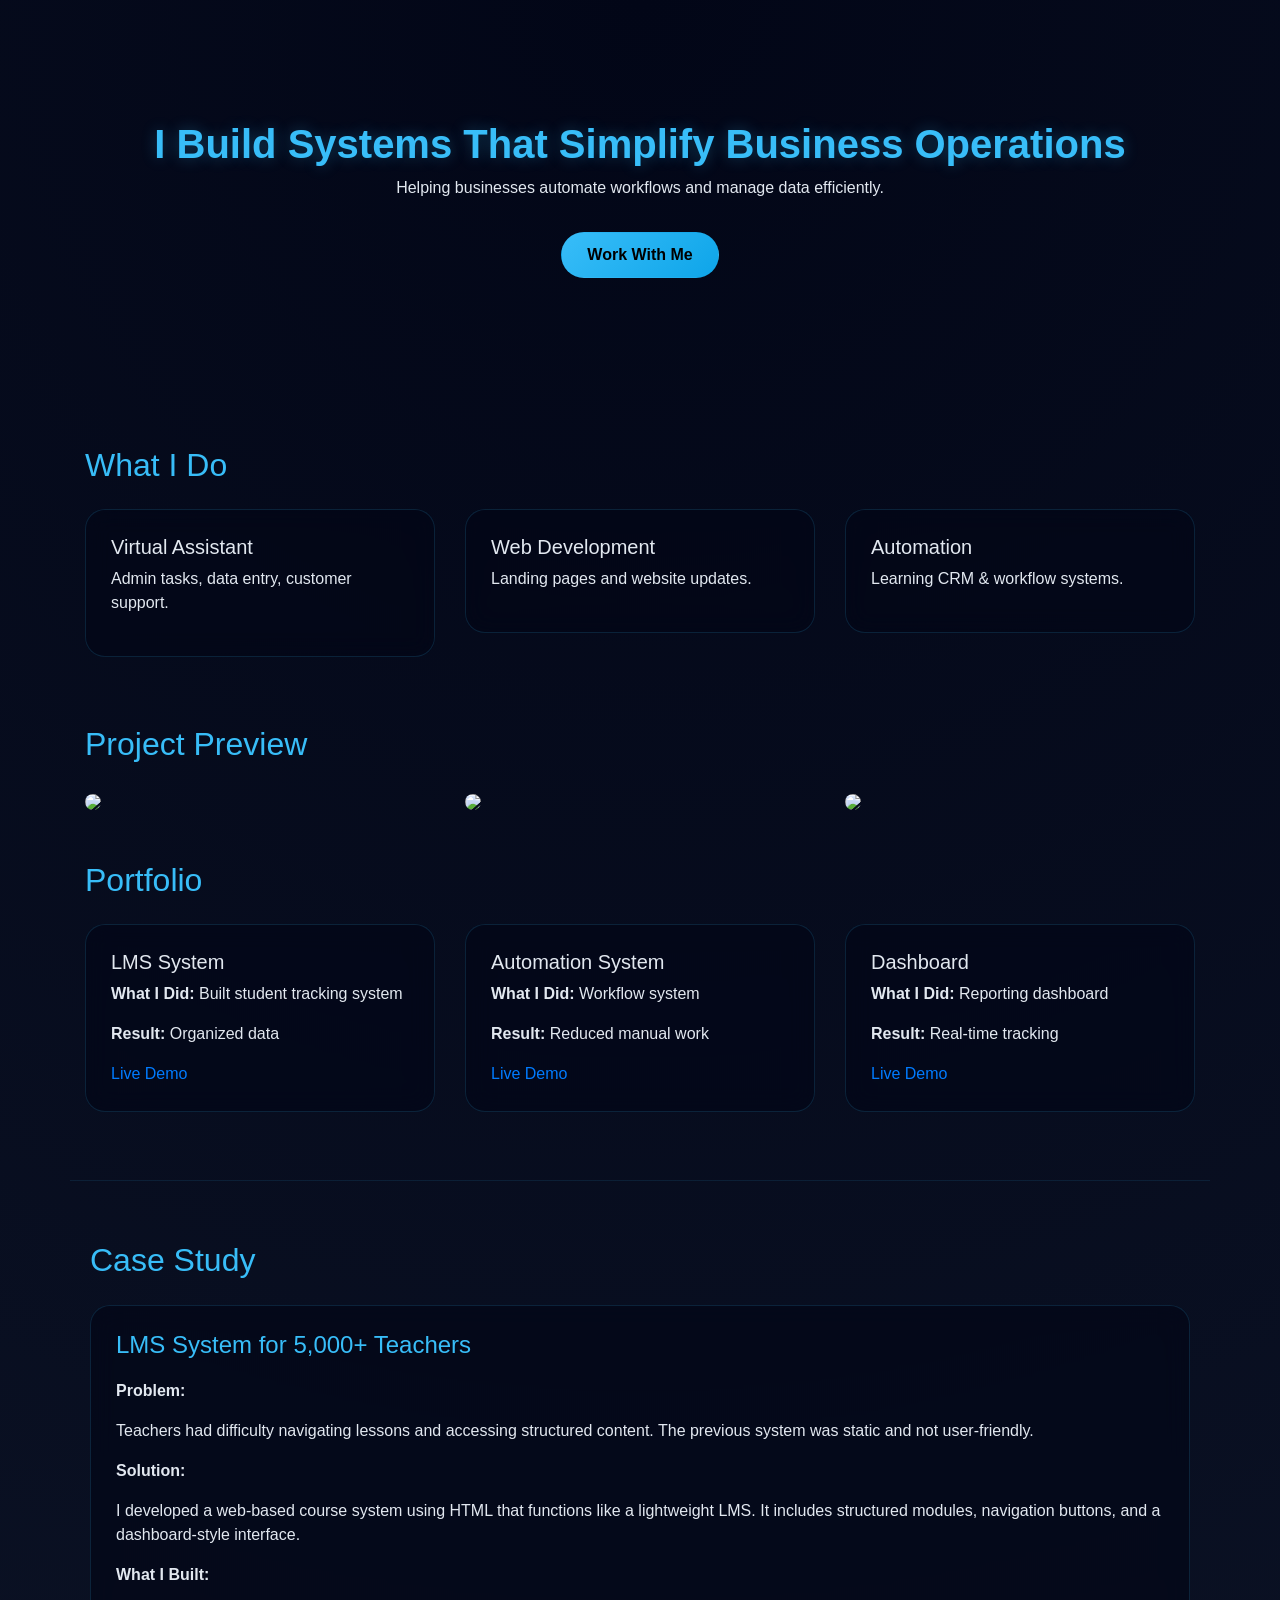
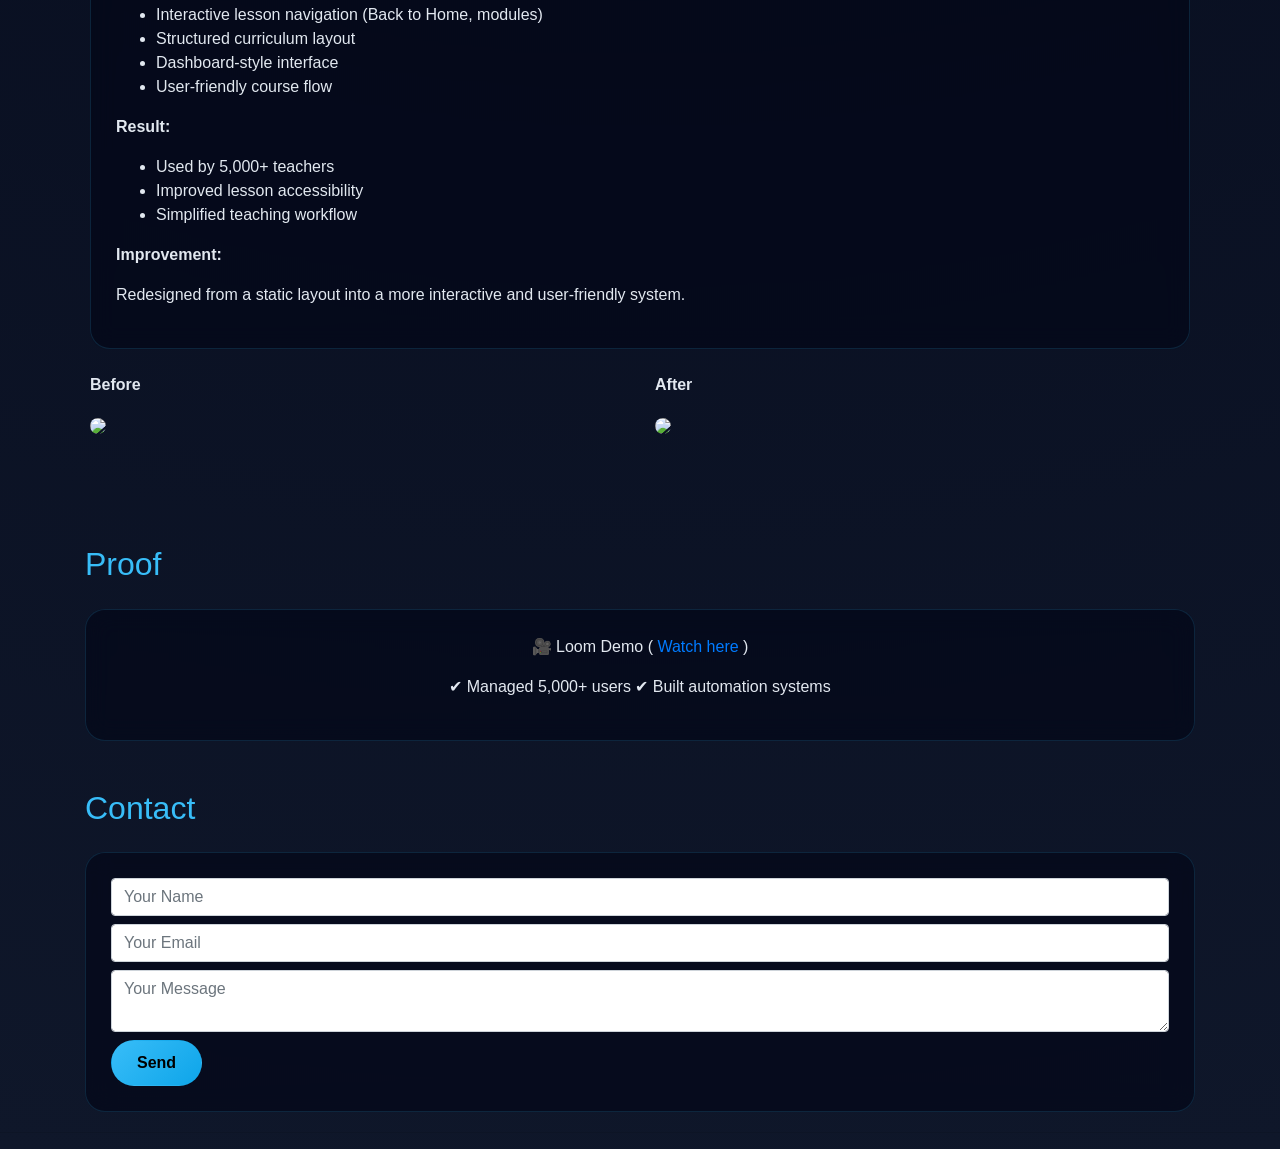
==== index.html @ 7e47bafa "Update index.html" ====
<!DOCTYPE html>
<html lang="en">
<head>
<meta charset="UTF-8">
<meta name="viewport" content="width=device-width, initial-scale=1.0">

<title>Elino Escultura | Portfolio</title>

<link href="https://cdn.jsdelivr.net/npm/bootstrap@4.6.2/dist/css/bootstrap.min.css" rel="stylesheet">

<style>
body {
  font-family: 'Segoe UI', sans-serif;
  background: radial-gradient(circle at top, #020617, #0f172a);
  color: #e2e8f0;
}

/* HERO */
.hero {
  text-align: center;
  padding: 120px 20px;
}
.hero h1 {
  color: #38bdf8;
  font-weight: bold;
  text-shadow: 0 0 15px rgba(56,189,248,0.3);
}

/* BUTTON */
.btn-custom {
  background: linear-gradient(135deg, #38bdf8, #0ea5e9);
  color: #000;
  font-weight: bold;
  border-radius: 50px;
  padding: 10px 25px;
  transition: 0.3s;
}
.btn-custom:hover {
  transform: scale(1.08);
}

/* CARD */
.card-custom {
  background: rgba(2, 6, 23, 0.6);
  border-radius: 20px;
  padding: 25px;
  margin-bottom: 20px;
  backdrop-filter: blur(12px);
  border: 1px solid rgba(56, 189, 248, 0.15);
  transition: 0.3s;
}
.card-custom:hover {
  transform: translateY(-8px);
  box-shadow: 0 10px 25px rgba(56,189,248,0.15);
}

/* SECTION TITLE */
h2 {
  color: #38bdf8;
  margin-bottom: 25px;
}

/* IMAGE */
.project-img {
  width: 100%;
  border-radius: 12px;
  cursor: pointer;
  transition: 0.3s;
}
.project-img:hover {
  transform: scale(1.05);
}

/* MODAL (POPUP IMAGE) */
#imgModal {
  display:none;
  position:fixed;
  z-index:9999;
  padding-top:100px;
  left:0; top:0;
  width:100%; height:100%;
  background:rgba(0,0,0,0.9);
}
#imgModal img {
  display:block;
  margin:auto;
  max-width:80%;
}
</style>

</head>

<body>

<!-- HERO -->
<div class="hero">
  <div class="container">
    <h1>I Build Systems That Simplify Business Operations</h1>
    <p>Helping businesses automate workflows and manage data efficiently.</p>
    <a href="mailto:johnbermoro@gmail.com" class="btn btn-custom mt-3">Work With Me</a>
  </div>
</div>

<!-- WHAT I DO -->
<section class="container mt-5">
  <h2>What I Do</h2>
  <div class="row">

    <div class="col-md-4">
      <div class="card-custom">
        <h5>Virtual Assistant</h5>
        <p>Admin tasks, data entry, customer support.</p>
      </div>
    </div>

    <div class="col-md-4">
      <div class="card-custom">
        <h5>Web Development</h5>
        <p>Landing pages and website updates.</p>
      </div>
    </div>

    <div class="col-md-4">
      <div class="card-custom">
        <h5>Automation</h5>
        <p>Learning CRM & workflow systems.</p>
      </div>
    </div>

  </div>
</section>

<!-- PROJECT PREVIEW -->
<section class="container mt-5">
  <h2>Project Preview</h2>
  <div class="row">

    <div class="col-md-4">
      <img src="https://cdn.dribbble.com/userupload/47604952/file/9d7f468e84233e430332d1eeaa52316a.jpg?resize=1024x769&vertical=center" class="project-img" onclick="openModal(this)">
    </div>

    <div class="col-md-4">
      <img src="https://cdn.dribbble.com/userupload/47604933/file/a4395397f6bdda96073f88f60e30f439.jpg?resize=1024x769&vertical=center" class="project-img" onclick="openModal(this)">
    </div>

    <div class="col-md-4">
      <img src="https://cdn.dribbble.com/userupload/47604905/file/b4d1641005a2a692dd54b2b5a76563d1.jpg?resize=1024x769&vertical=center" class="project-img" onclick="openModal(this)">
    </div>

  </div>
</section>

<!-- PORTFOLIO -->
<section class="container mt-5">
  <h2>Portfolio</h2>
  <div class="row">

    <div class="col-md-4">
      <div class="card-custom">
        <h5>LMS System</h5>
        <p><strong>What I Did:</strong> Built student tracking system</p>
        <p><strong>Result:</strong> Organized data</p>
        <a href="projects/lms-demo/login.html" target="_blank">Live Demo</a>
      </div>
    </div>

    <div class="col-md-4">
      <div class="card-custom">
        <h5>Automation System</h5>
        <p><strong>What I Did:</strong> Workflow system</p>
        <p><strong>Result:</strong> Reduced manual work</p>
        <a href="projects/repair-system/login.html" target="_blank">Live Demo</a>
      </div>
    </div>

    <div class="col-md-4">
      <div class="card-custom">
        <h5>Dashboard</h5>
        <p><strong>What I Did:</strong> Reporting dashboard</p>
        <p><strong>Result:</strong> Real-time tracking</p>
        <a href="projects/business-dashboard/dashboard.html" target="_blank">Live Demo</a>
      </div>
    </div>

  </div>
</section>
<section class="container mt-5" style="padding:60px 20px; border-top:1px solid rgba(56,189,248,0.1);">

  <h2>Case Study</h2>

  <div class="card-custom">

    <h4 style="color:#38bdf8; margin-bottom:20px;">
      LMS System for 5,000+ Teachers
    </h4>

    <!-- PROBLEM -->
    <p><strong>Problem:</strong></p>
    <p>
      Teachers had difficulty navigating lessons and accessing structured content.
      The previous system was static and not user-friendly.
    </p>

    <!-- SOLUTION -->
    <p><strong>Solution:</strong></p>
    <p>
      I developed a web-based course system using HTML that functions like a lightweight LMS.
      It includes structured modules, navigation buttons, and a dashboard-style interface.
    </p>

    <!-- WHAT YOU BUILT -->
    <p><strong>What I Built:</strong></p>
    <ul>
      <li>Interactive lesson navigation (Back to Home, modules)</li>
      <li>Structured curriculum layout</li>
      <li>Dashboard-style interface</li>
      <li>User-friendly course flow</li>
    </ul>

    <!-- RESULT -->
    <p><strong>Result:</strong></p>
    <ul>
      <li>Used by 5,000+ teachers</li>
      <li>Improved lesson accessibility</li>
      <li>Simplified teaching workflow</li>
    </ul>

    <!-- OPTIONAL COMPARISON -->
    <p><strong>Improvement:</strong></p>
    <p>
      Redesigned from a static layout into a more interactive and user-friendly system.
    </p>
    

  </div>
<div class="row mt-4">

  <div class="col-md-6">
    <p><strong>Before</strong></p>
    <img src="img src="https://via.placeholder.com/600x400" style="width:100%; border-radius:10px;">
  </div>

  <div class="col-md-6">
    <p><strong>After</strong></p>
    <img src="img src="https://via.placeholder.com/600x400" style="width:100%; border-radius:10px;">
  </div>

</div>
</section>
<!-- PROOF -->
<!-- PROOF -->
<section class="container mt-5">
  <h2>Proof</h2>
  <div class="card-custom text-center">
    🎥 Loom Demo 
    (<a href="https://www.loom.com/share/d6d48dcb603d4b75bd20d142397c0993" target="_blank">
      Watch here
    </a>)
    <p class="mt-3">✔ Managed 5,000+ users ✔ Built automation systems</p>
  </div>
</section>

<!-- CONTACT -->
<section id="contact" class="container mt-5">
  <h2>Contact</h2>
  <div class="card-custom">
    <form action="https://formspree.io/f/xlgzjndr" method="POST">
      <input type="text" name="name" class="form-control mb-2" placeholder="Your Name" required>
      <input type="email" name="email" class="form-control mb-2" placeholder="Your Email" required>
      <textarea name="message" class="form-control mb-2" placeholder="Your Message" required></textarea>
      <button class="btn btn-custom">Send</button>
    </form>
  </div>
</section>
<hr>
    
<!-- MODAL -->
<div id="imgModal" onclick="this.style.display='none'">
  <img id="modalImg">
</div>

<script>
function openModal(img) {
  document.getElementById("imgModal").style.display = "block";
  document.getElementById("modalImg").src = img.src;
}
</script>

</body>
</html>
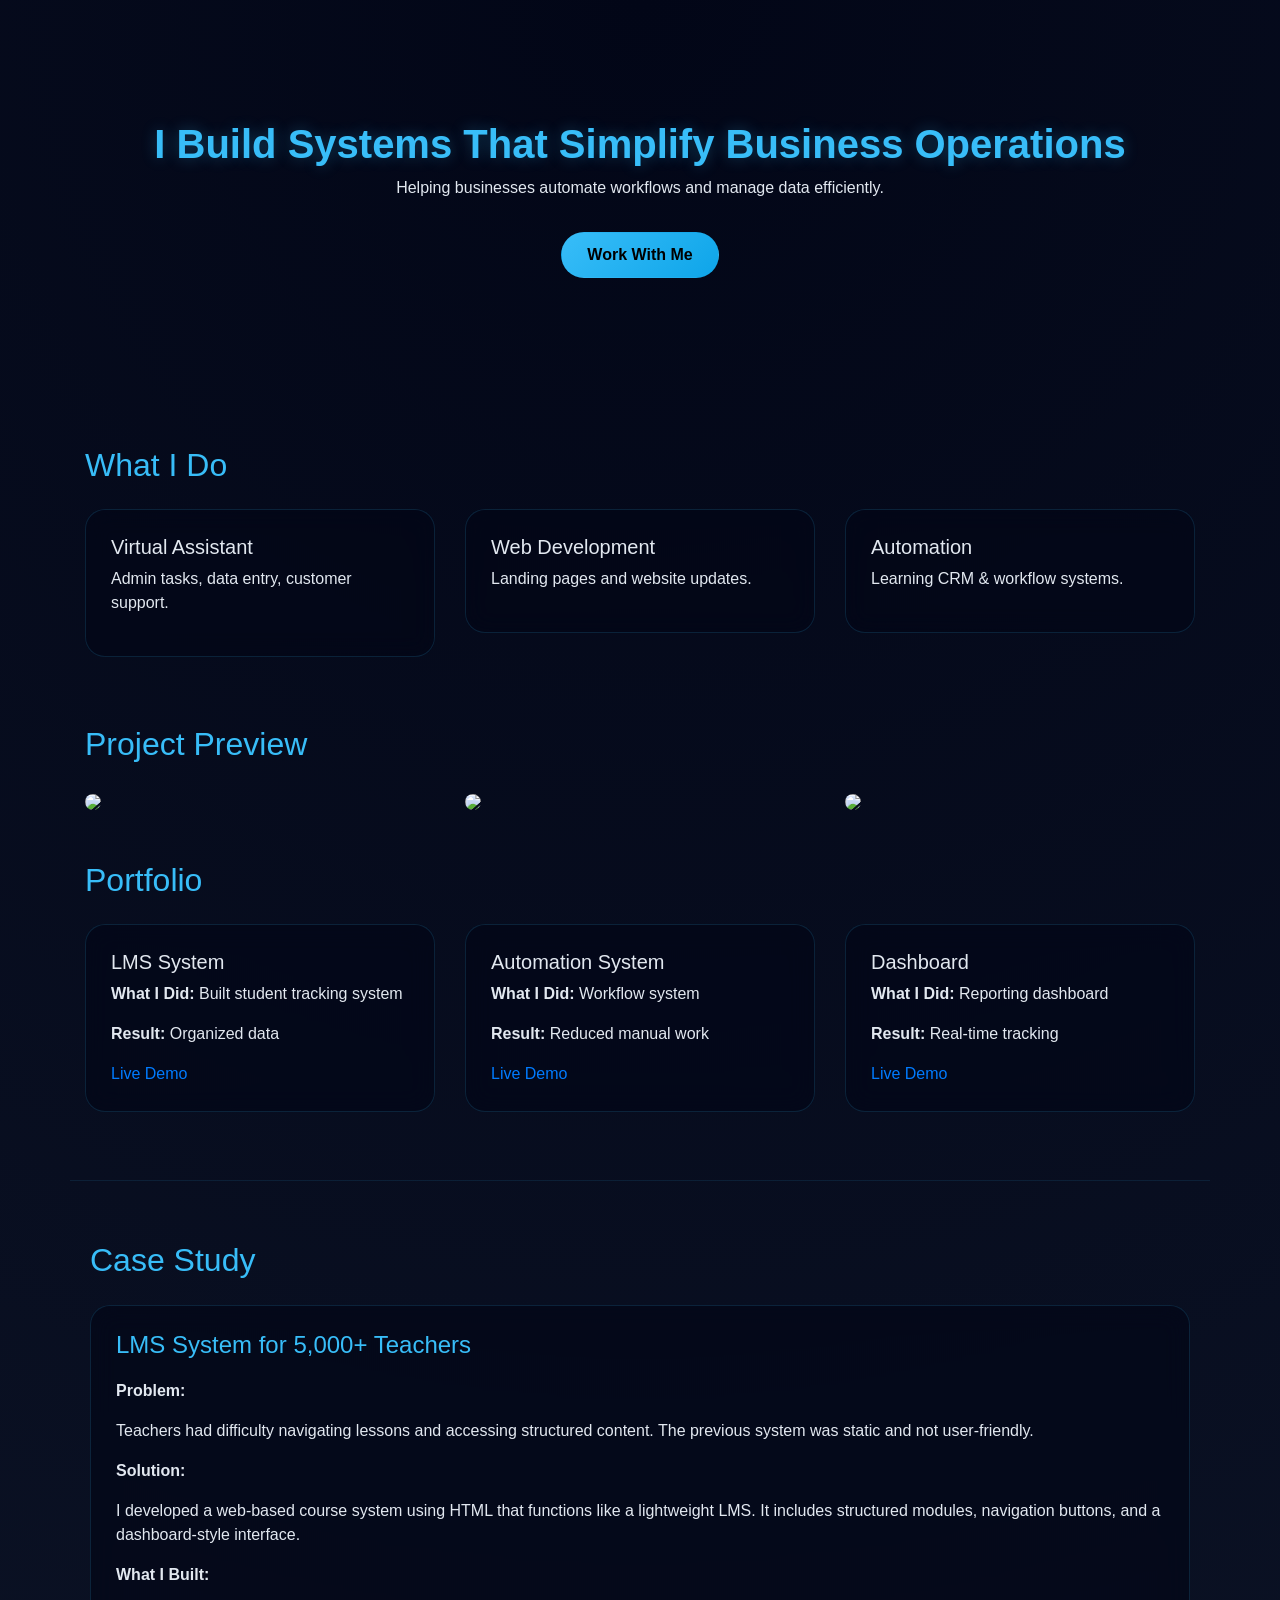
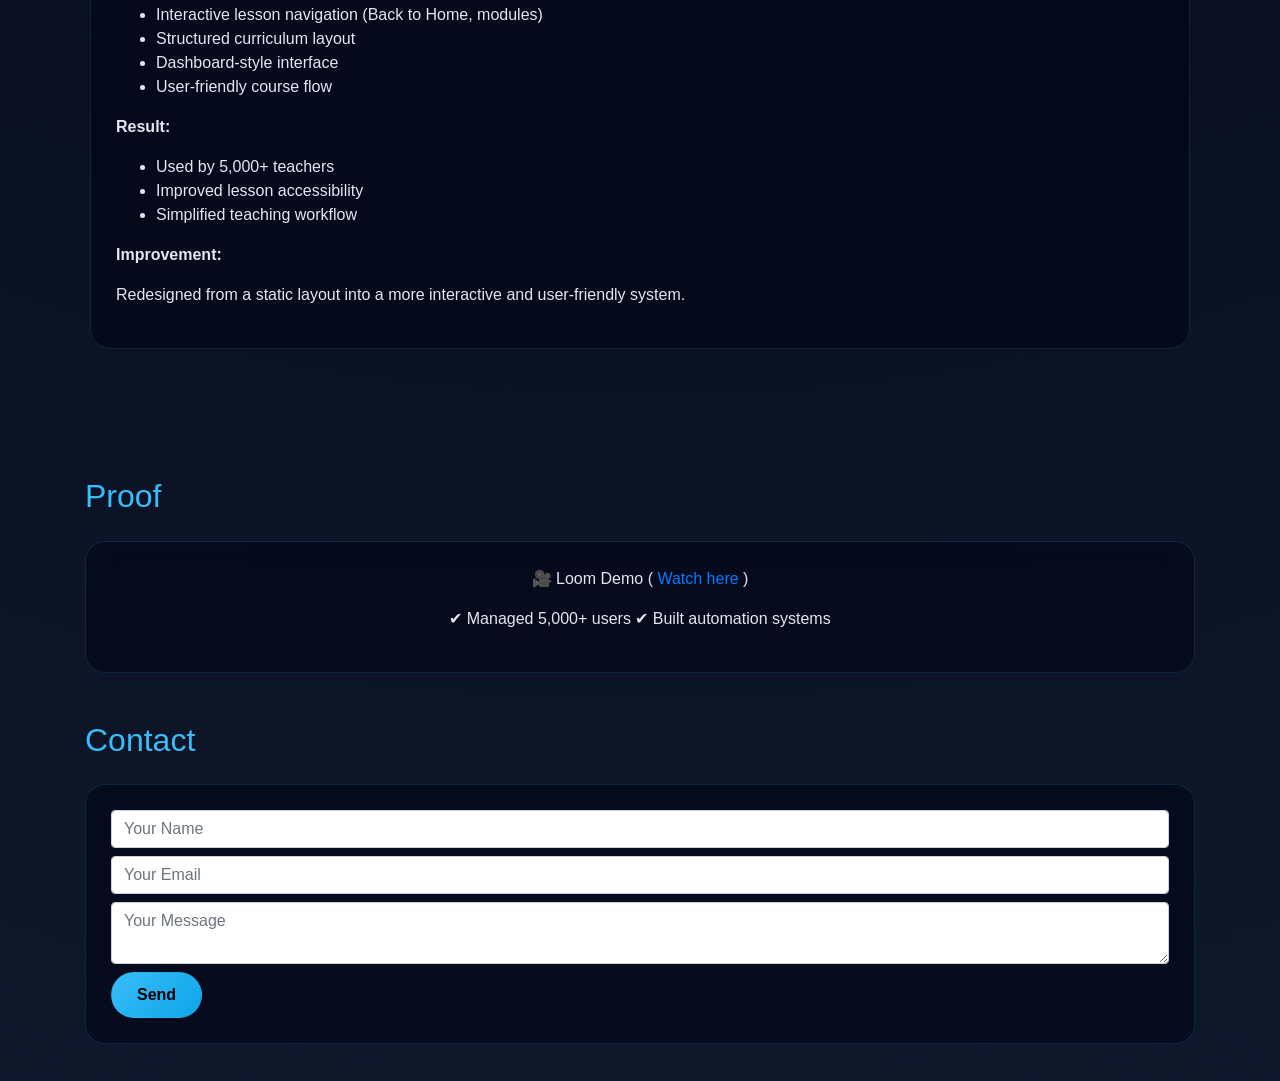
==== commit 1d1678c7: "Update index.html" ====
--- a/index.html
+++ b/index.html
@@ -232,17 +232,6 @@
     </p>
     
 
-  </div>
-<div class="row mt-4">
-
-  <div class="col-md-6">
-    <p><strong>Before</strong></p>
-    <img src="img src="https://via.placeholder.com/600x400" style="width:100%; border-radius:10px;">
-  </div>
-
-  <div class="col-md-6">
-    <p><strong>After</strong></p>
-    <img src="img src="https://via.placeholder.com/600x400" style="width:100%; border-radius:10px;">
   </div>
 
 </div>
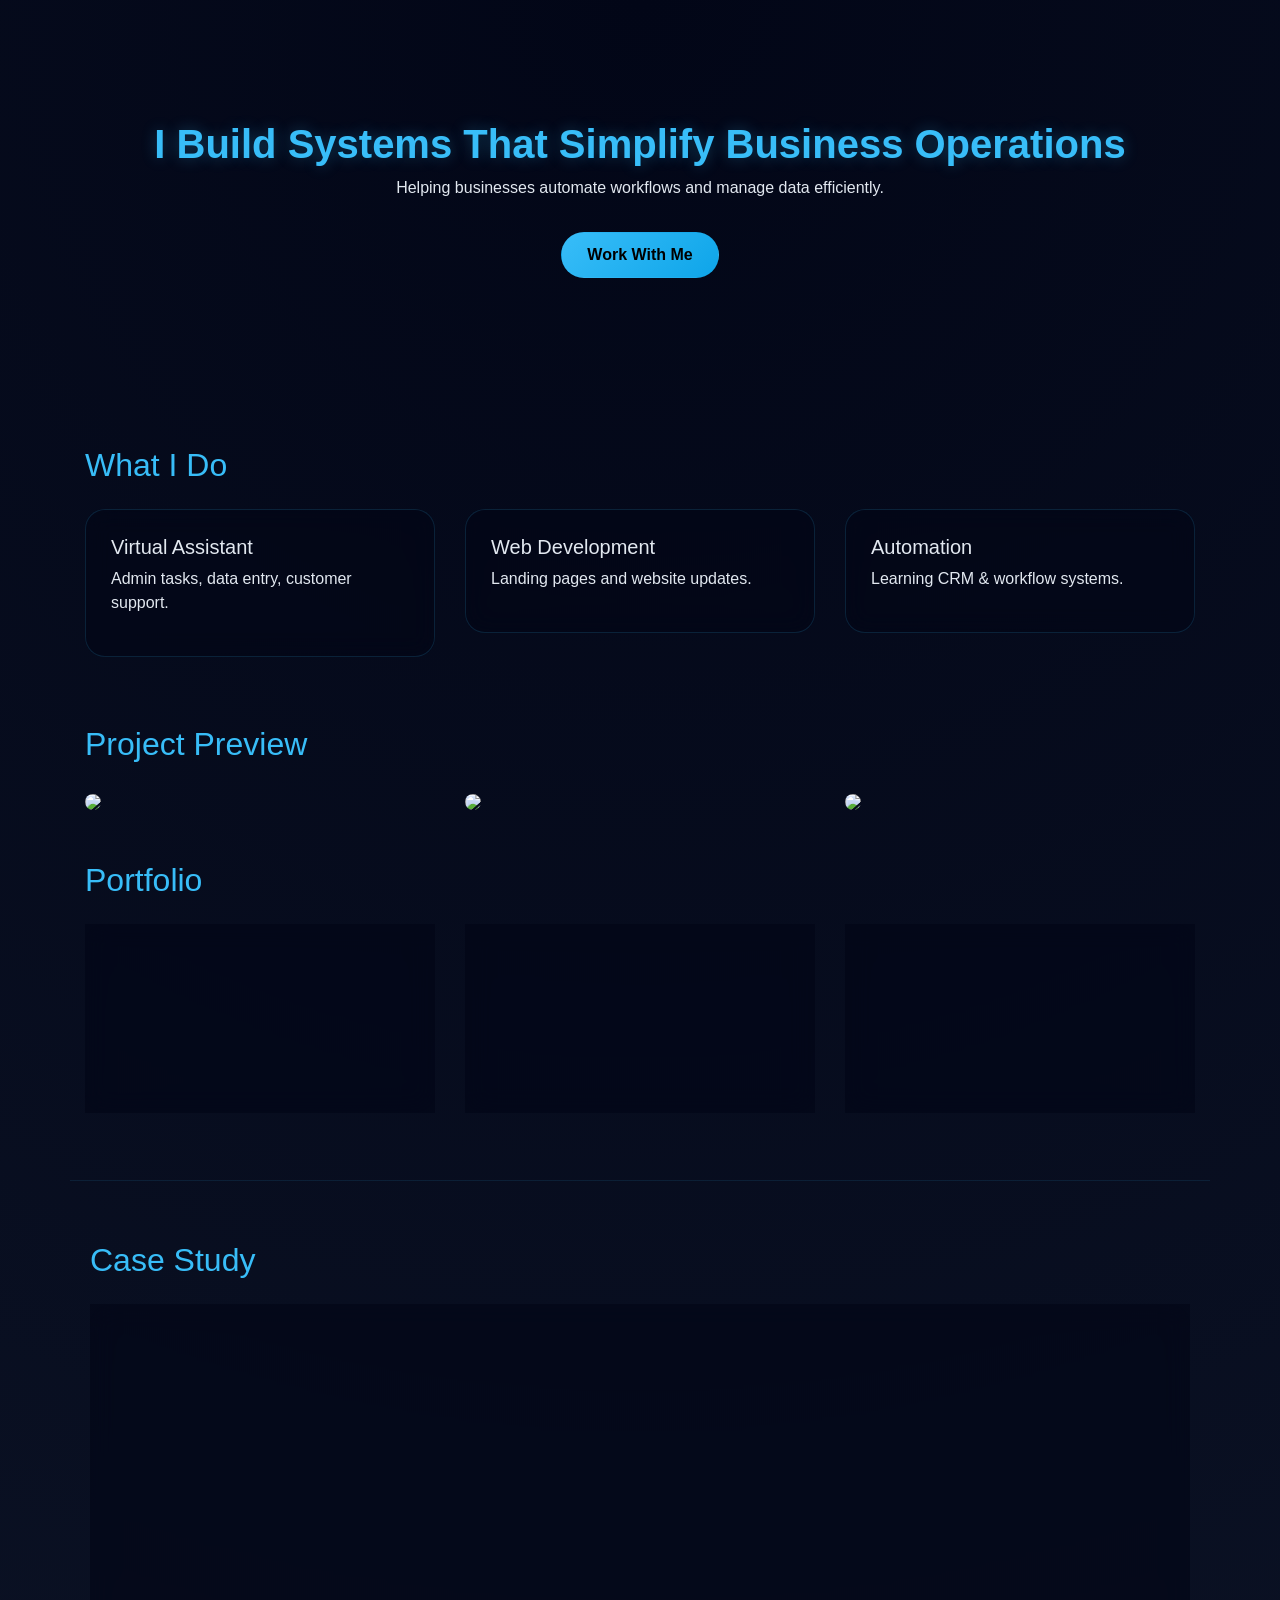
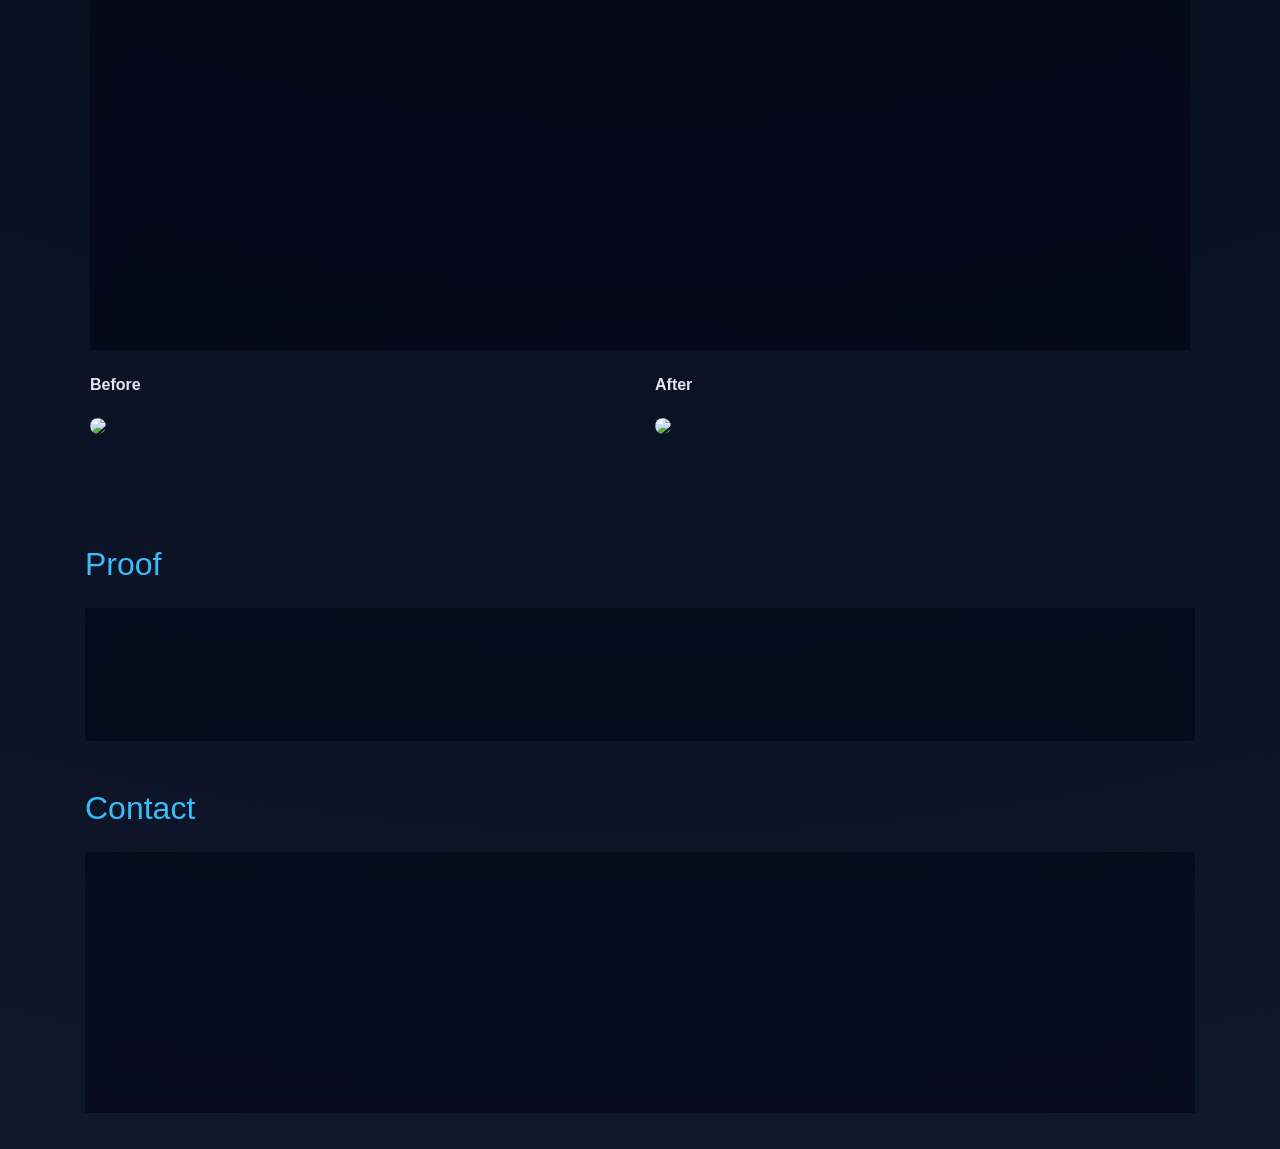
==== commit 9f5dfd15: "Update index.html" ====
--- a/index.html
+++ b/index.html
@@ -150,7 +150,7 @@
   </div>
 </section>
 
-<!-- PORTFOLIO -->
+<!-- PORTFOLIO 1 -->
 <section class="container mt-5">
   <h2>Portfolio</h2>
   <div class="row">
@@ -233,7 +233,19 @@
     
 
   </div>
-
+<div class="row mt-4">
+
+  <div class="col-md-6">
+    <p><strong>Before</strong></p>
+    <img src="https://cdn.dribbble.com/userupload/47609420/file/86c819933d3d7548b89cecaf1dfe891c.png?resize=1024x799&vertical=center" style="width:100%; border-radius:10px;">
+  </div>
+
+  <div class="col-md-6">
+    <p><strong>After</strong></p>
+    <img src="https://cdn.dribbble.com/userupload/47609461/file/a9c288ba531a538f2ce76424a3a3be9a.png?resize=1024x801&vertical=center" style="width:100%; border-radius:10px;">
+  </div>
+
+</div>
 </div>
 </section>
 <!-- PROOF -->
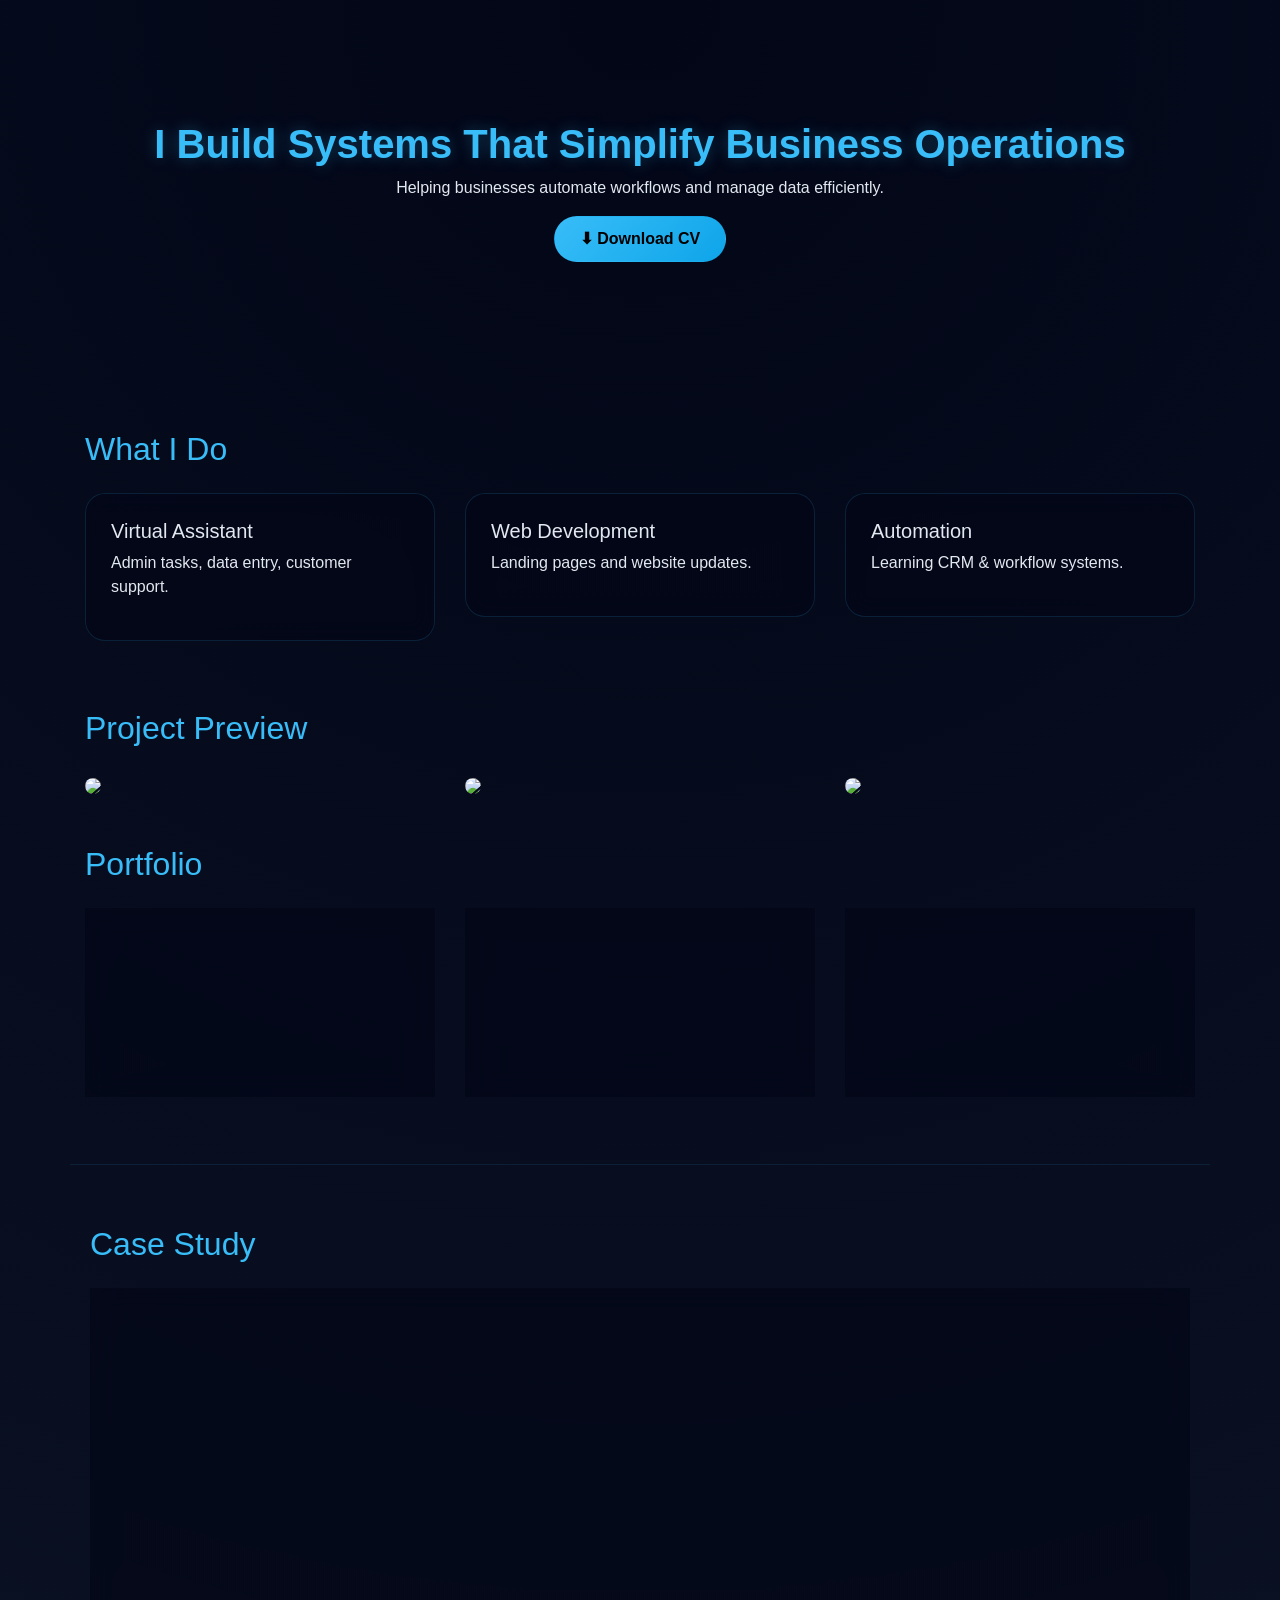
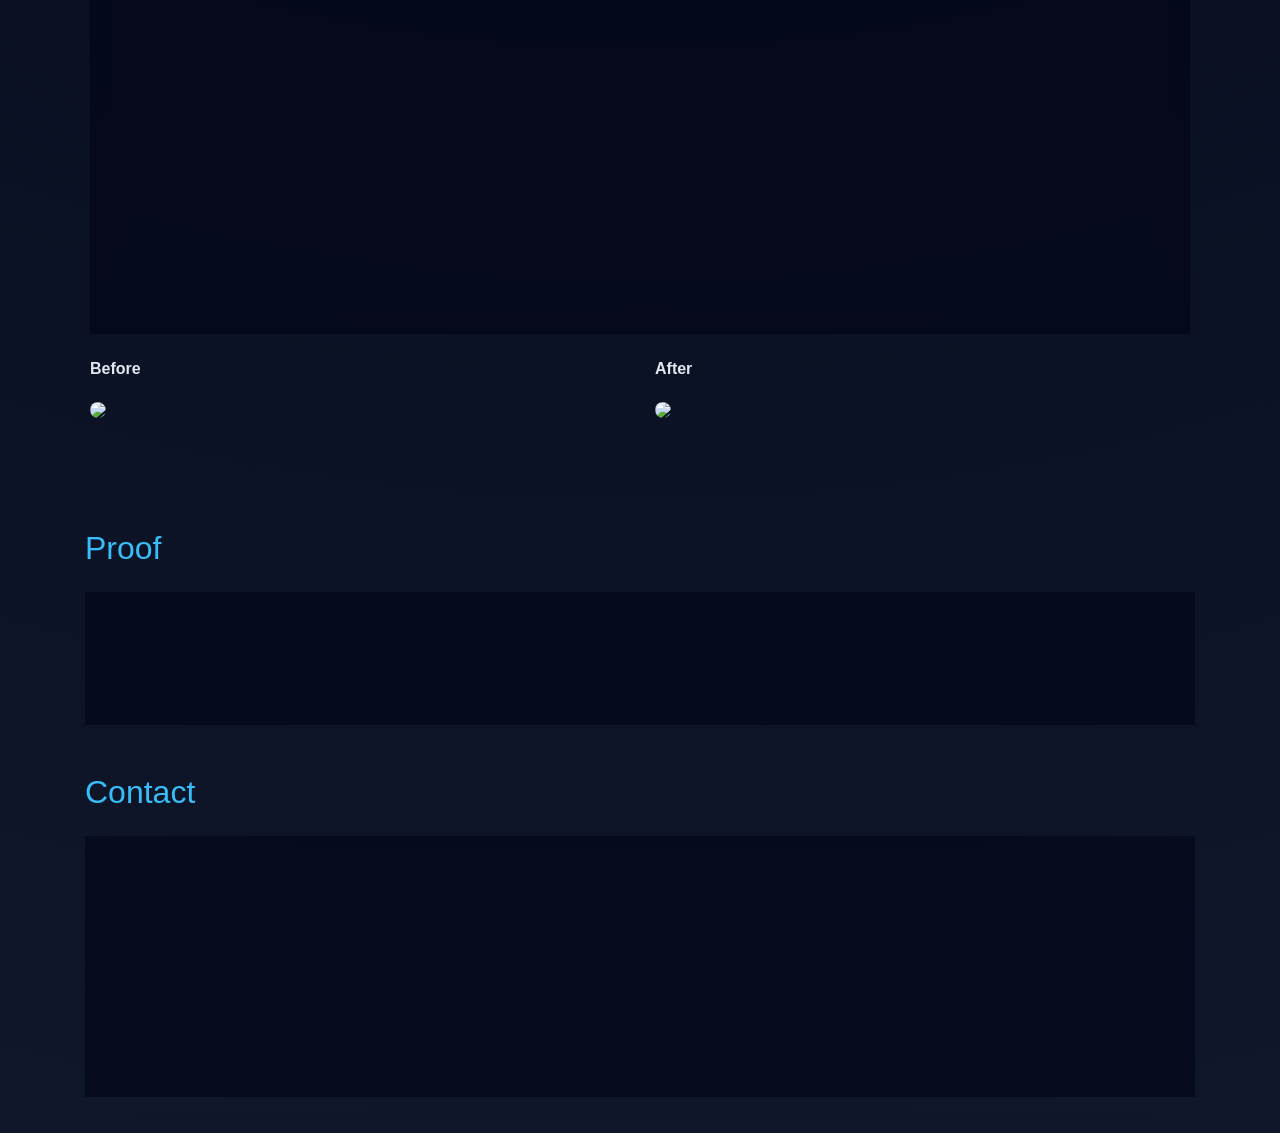
==== commit 61d858d0: "Added CV download button" ====
--- a/index.html
+++ b/index.html
@@ -16,6 +16,7 @@
 }
 
 /* HERO */
+
 .hero {
   text-align: center;
   padding: 120px 20px;
@@ -97,7 +98,11 @@
   <div class="container">
     <h1>I Build Systems That Simplify Business Operations</h1>
     <p>Helping businesses automate workflows and manage data efficiently.</p>
-    <a href="mailto:johnbermoro@gmail.com" class="btn btn-custom mt-3">Work With Me</a>
+           <a href="Elinocv.pdf" download class="btn btn-custom">
+⬇ Download CV
+</a>
+
+
   </div>
 </div>
 
@@ -233,17 +238,25 @@
     
 
   </div>
-<div class="row mt-4">
+
+
+ <div class="row mt-4">
 
   <div class="col-md-6">
     <p><strong>Before</strong></p>
-    <img src="https://cdn.dribbble.com/userupload/47609420/file/86c819933d3d7548b89cecaf1dfe891c.png?resize=1024x799&vertical=center" style="width:100%; border-radius:10px;">
+    <img src="https://cdn.dribbble.com/userupload/47609420/file/86c819933d3d7548b89cecaf1dfe891c.png?resize=1024x799&vertical=center"
+         style="width:100%; border-radius:10px; cursor:pointer;"
+         onclick="openModal(this)">
   </div>
 
   <div class="col-md-6">
     <p><strong>After</strong></p>
-    <img src="https://cdn.dribbble.com/userupload/47609461/file/a9c288ba531a538f2ce76424a3a3be9a.png?resize=1024x801&vertical=center" style="width:100%; border-radius:10px;">
-  </div>
+    <img src="https://cdn.dribbble.com/userupload/47609461/file/a9c288ba531a538f2ce76424a3a3be9a.png?resize=1024x801&vertical=center"
+         style="width:100%; border-radius:10px; cursor:pointer;"
+         onclick="openModal(this)">
+  </div>
+
+</div>
 
 </div>
 </div>
@@ -259,6 +272,8 @@
     </a>)
     <p class="mt-3">✔ Managed 5,000+ users ✔ Built automation systems</p>
   </div>
+
+</a>
 </section>
 
 <!-- CONTACT -->
@@ -274,11 +289,25 @@
   </div>
 </section>
 <hr>
-    
+ 
 <!-- MODAL -->
-<div id="imgModal" onclick="this.style.display='none'">
-  <img id="modalImg">
-</div>
+ <div id="imgModal" onclick="this.style.display='none'" style="
+  display:none;
+  position:fixed;
+  z-index:9999;
+  top:0; left:0;
+  width:100%; height:100%;
+  background:rgba(0,0,0,0.9);
+  padding-top:100px;
+">
+  <img id="modalImg" style="
+    display:block;
+    margin:auto;
+    max-width:80%;
+    border-radius:10px;
+  ">
+</div>
+
 
 <script>
 function openModal(img) {
@@ -286,6 +315,12 @@
   document.getElementById("modalImg").src = img.src;
 }
 </script>
+<script>
+function openModal(img) {
+  document.getElementById("imgModal").style.display = "block";
+  document.getElementById("modalImg").src = img.src;
+}
+</script>
 
 </body>
 </html>
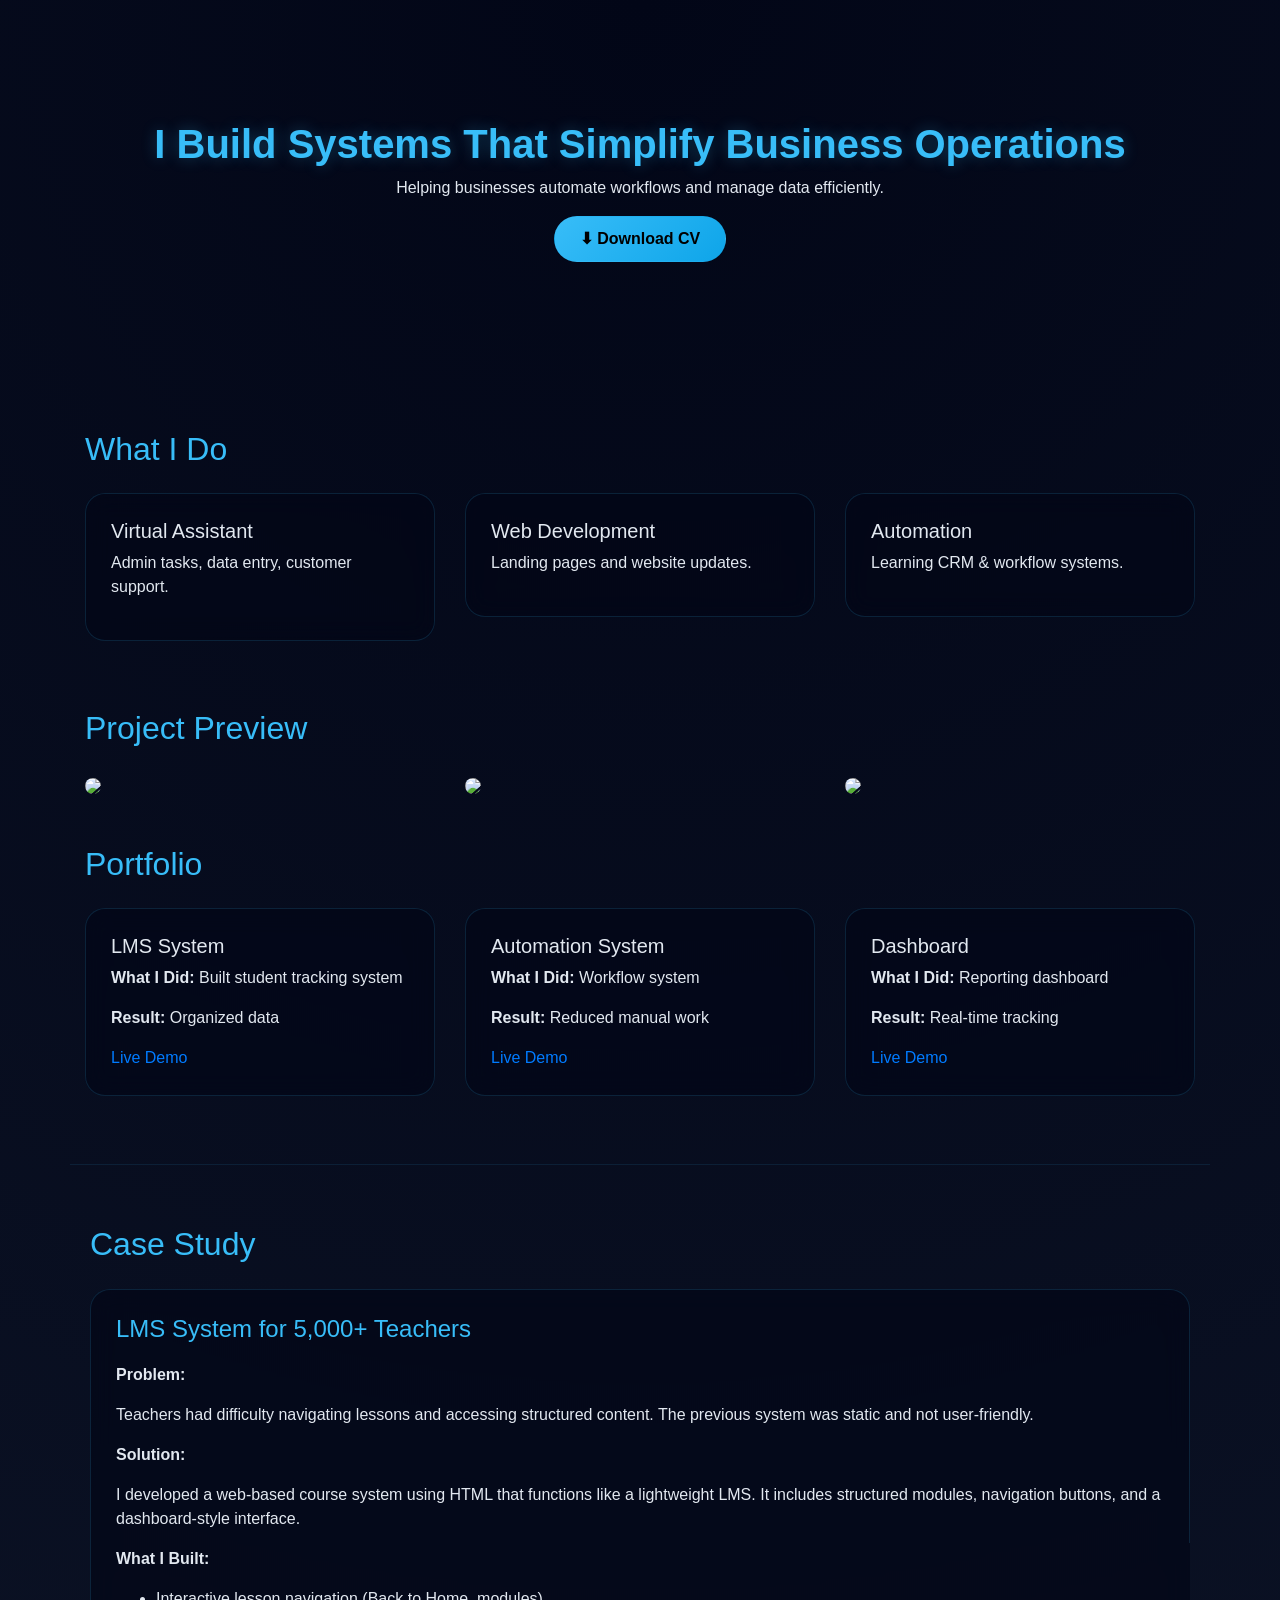
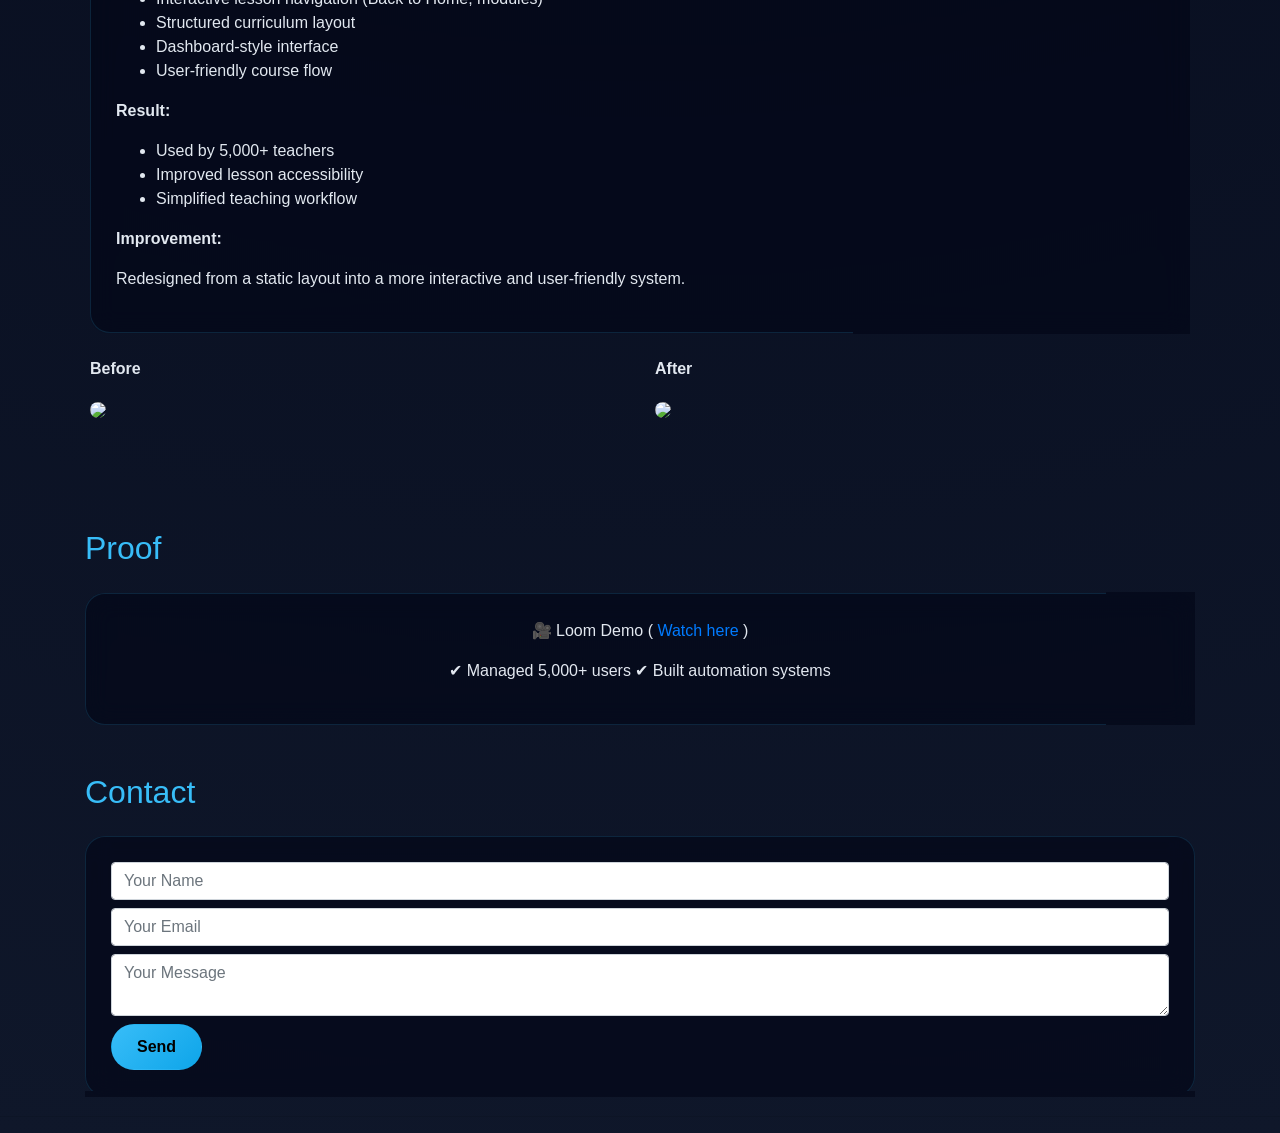
==== commit 28997a0a: "update porfolio" ====
--- a/index.html
+++ b/index.html
@@ -98,7 +98,7 @@
   <div class="container">
     <h1>I Build Systems That Simplify Business Operations</h1>
     <p>Helping businesses automate workflows and manage data efficiently.</p>
-           <a href="Elinocv.pdf" download class="btn btn-custom">
+           <a href="resume.pdf" download class="btn btn-custom">
 ⬇ Download CV
 </a>
 
